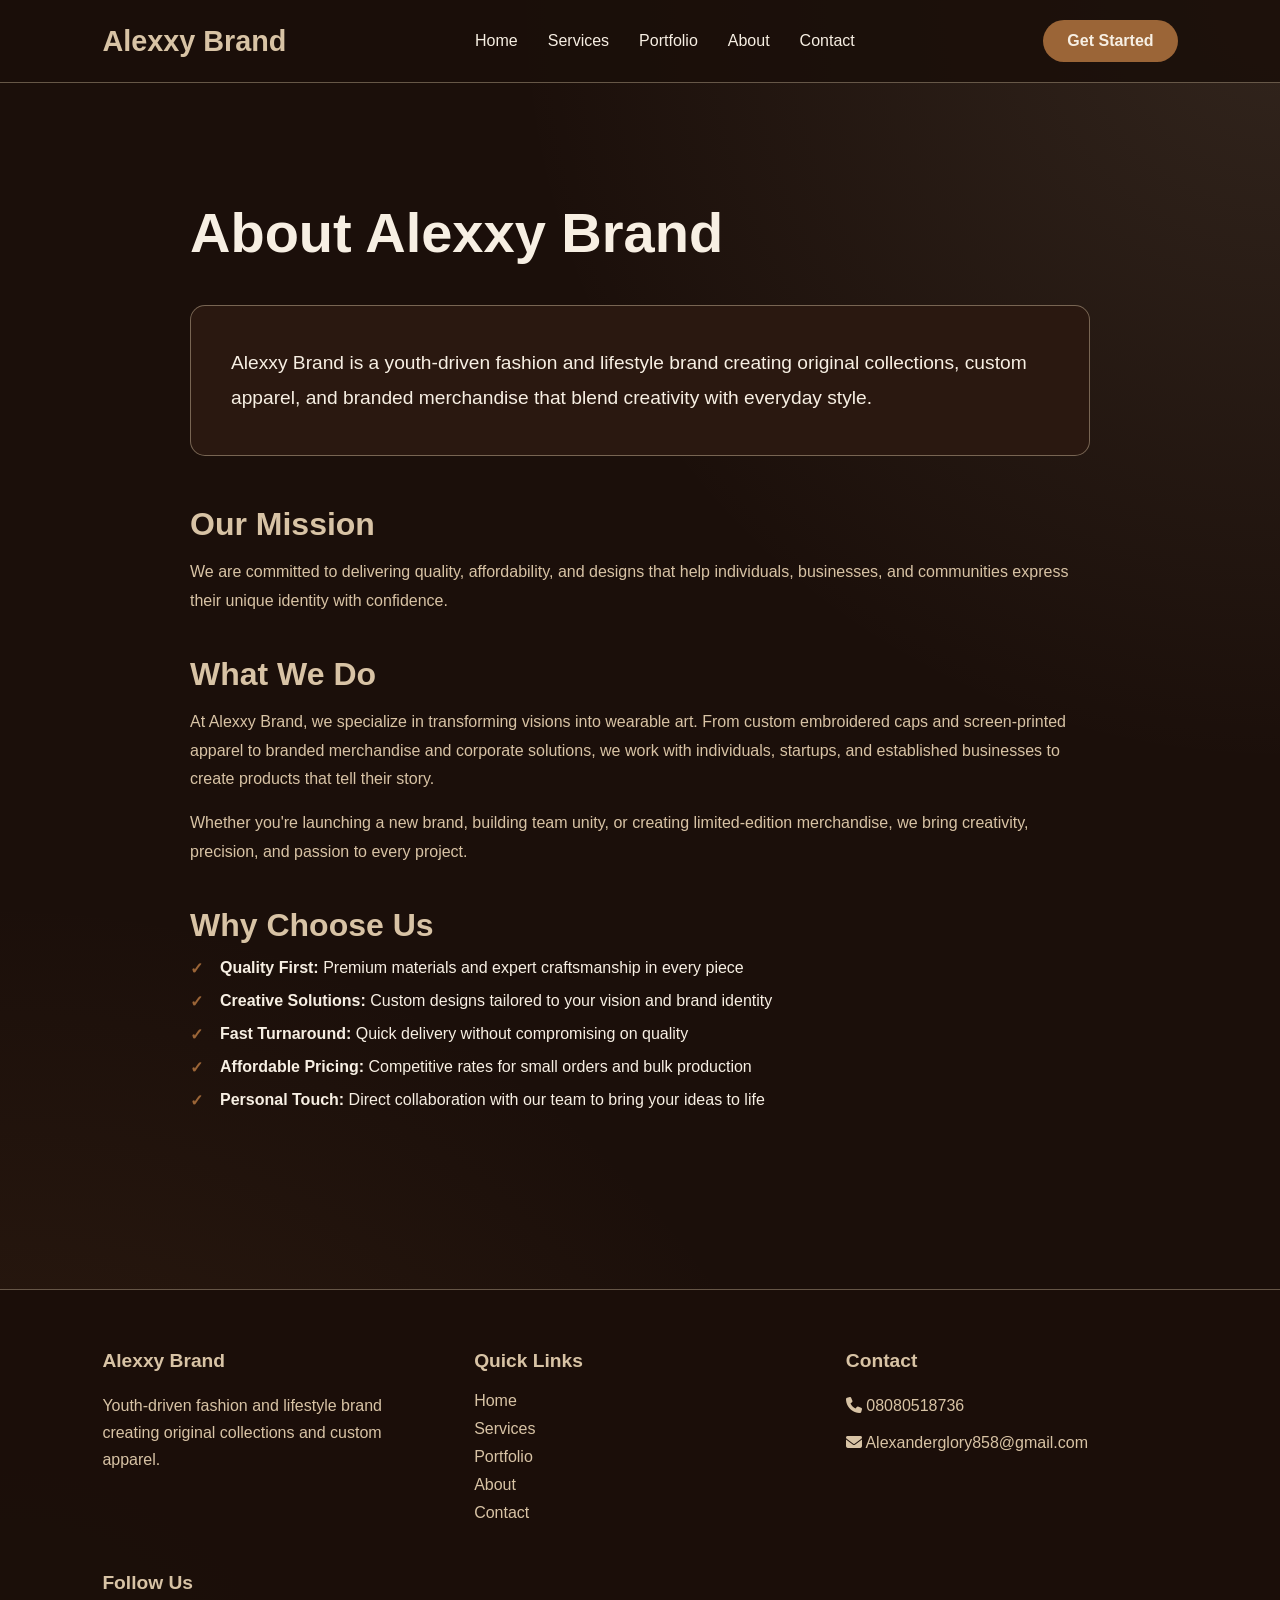
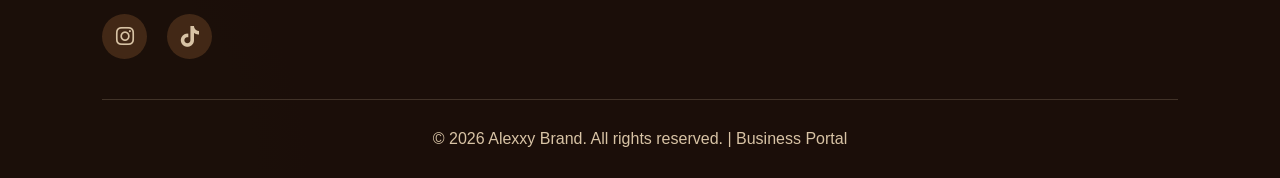
==== about.html @ e11b0e16 "added an admin page and made it mobile responsive" ====
<!DOCTYPE html>
<html lang="en">

<head>
    <meta charset="UTF-8">
    <meta name="viewport" content="width=device-width, initial-scale=1.0">
    <title>About Us | Alexxy Brand</title>
    <link rel="stylesheet" href="style.css">
    <link href="https://cdnjs.cloudflare.com/ajax/libs/font-awesome/6.5.1/css/all.min.css" rel="stylesheet">
</head>

<body>

    <!-- NAVBAR -->
    <nav class="navbar">
        <div class="logo">
            <a href="index.html">Alexxy Brand</a>
        </div>

        <ul class="nav-links">
            <li><a href="index.html">Home</a></li>
            <li><a href="services.html">Services</a></li>
            <li><a href="portfolio.html">Portfolio</a></li>
            <li><a href="about.html">About</a></li>
            <li><a href="contact.html">Contact</a></li>
        </ul>

        <a href="quotes.html" class="nav-btn">
            Get Started
        </a>

        <div class="menu-toggle">
            <i class="fas fa-bars"></i>
        </div>
    </nav>

    <!-- ABOUT SECTION -->
    <section class="about-page page-section">
        <div class="about-container">
            <div class="about-content">
                <h1>About Alexxy Brand</h1>
                
                <div class="about-intro">
                    <p>
                        Alexxy Brand is a youth-driven fashion and lifestyle brand creating original collections, 
                        custom apparel, and branded merchandise that blend creativity with everyday style.
                    </p>
                </div>

                <div class="about-section">
                    <h2>Our Mission</h2>
                    <p>
                        We are committed to delivering quality, affordability, and designs that help individuals, 
                        businesses, and communities express their unique identity with confidence.
                    </p>
                </div>

                <div class="about-section">
                    <h2>What We Do</h2>
                    <p>
                        At Alexxy Brand, we specialize in transforming visions into wearable art. From custom 
                        embroidered caps and screen-printed apparel to branded merchandise and corporate solutions, 
                        we work with individuals, startups, and established businesses to create products that tell 
                        their story.
                    </p>
                    <p>
                        Whether you're launching a new brand, building team unity, or creating limited-edition 
                        merchandise, we bring creativity, precision, and passion to every project.
                    </p>
                </div>

                <div class="about-section">
                    <h2>Why Choose Us</h2>
                    <ul class="about-list">
                        <li><strong>Quality First:</strong> Premium materials and expert craftsmanship in every piece</li>
                        <li><strong>Creative Solutions:</strong> Custom designs tailored to your vision and brand identity</li>
                        <li><strong>Fast Turnaround:</strong> Quick delivery without compromising on quality</li>
                        <li><strong>Affordable Pricing:</strong> Competitive rates for small orders and bulk production</li>
                        <li><strong>Personal Touch:</strong> Direct collaboration with our team to bring your ideas to life</li>
                    </ul>
                </div>
            </div>
        </div>
    </section>

    <!-- FOOTER -->
    <footer class="footer">
        <div class="footer-container">
            <div class="footer-section">
                <h3>Alexxy Brand</h3>
                <p>Youth-driven fashion and lifestyle brand creating original collections and custom apparel.</p>
            </div>

            <div class="footer-section">
                <h3>Quick Links</h3>
                <ul>
                    <li><a href="index.html">Home</a></li>
                    <li><a href="services.html">Services</a></li>
                    <li><a href="portfolio.html">Portfolio</a></li>
                    <li><a href="about.html">About</a></li>
                    <li><a href="contact.html">Contact</a></li>
                </ul>
            </div>

            <div class="footer-section">
                <h3>Contact</h3>
                <p><i class="fas fa-phone"></i> <a href="tel:08080518736">08080518736</a></p>
                <p><i class="fas fa-envelope"></i> <a href="mailto:Alexanderglory858@gmail.com">Alexanderglory858@gmail.com</a></p>
            </div>

            <div class="footer-section">
                <h3>Follow Us</h3>
                <div class="social-links">
                    <a href="https://www.instagram.com/alexxy.brand" target="_blank" title="Instagram">
                        <i class="fab fa-instagram"></i>
                    </a>
                    <a href="https://www.tiktok.com/@alexxy.brand" target="_blank" title="TikTok">
                        <i class="fab fa-tiktok"></i>
                    </a>
                </div>
            </div>
        </div>

        <div class="footer-bottom">
            <p>&copy; 2026 Alexxy Brand. All rights reserved. | <a href="portal.html" class="footer-portal-link">Business Portal</a></p>
        </div>
    </footer>

    <script src="script.js"></script>

</body>

</html>
---- style.css ----
* {
    margin: 0;
    padding: 0;
    box-sizing: border-box;
    font-family: Arial, sans-serif;
}

:root {
    --primary: #2B1710;
    --secondary: #9B6537;
    --accent: #D8C3A5;
    --accent-light: #F7EFE3;

    --bg: #1B0F0A;
    --card: #2A1810;

    --text: #F7EFE3;
    --muted: #D8C3A5;
}

body {
    background:
        radial-gradient(circle at top right,
            rgba(216, 195, 165, .12),
            transparent 35%),

        radial-gradient(circle at bottom left,
            rgba(155, 101, 55, .18),
            transparent 40%),

        var(--bg);

    color: var(--text);
}

/* NAVBAR */

.navbar {
    display: flex;
    justify-content: space-between;
    align-items: center;

    padding: 20px 8%;

    position: fixed;
    width: 100%;
    top: 0;
    z-index: 1000;
    background: rgba(27, 15, 10, .88);
    /* backdrop-filter: blur(12px); */
    border-bottom:
        1px solid rgba(216, 195, 165, .4);
}

.logo {
    font-size: 1.8rem;
    font-weight: bold;
    color: var(--accent);
    text-decoration: none;
}

.nav-links {
    display: flex;
    gap: 30px;
    list-style: none;
}

.nav-links a {
    text-decoration: none;
    color: var(--text);
    transition: .3s;
}

.nav-links a:hover {
    color: var(--accent);
}

.nav-btn {
    display: inline-block;
    padding: 12px 24px;
    border: none;
    border-radius: 30px;
    cursor: pointer;
    background: var(--secondary);
    color: var(--text);
    font-weight: bold;
    text-decoration: none;
}

.menu-toggle {
    display: none;
    color: var(--text);
    cursor: pointer;
    font-size: 1.6rem;
}

/* HERO */

.hero {
    min-height: 100vh;

    display: flex;
    align-items: center;

    padding: 120px 8%;

    position: relative;
    overflow: hidden;

    background:
        /* linear-gradient(rgba(0, 0, 0, 0.75),
            rgba(0, 0, 0, 0.75)), */
        url("Heroimage.jpeg");

    background-size: cover;
    background-position: center;
    background-repeat: no-repeat;
}

.hero::before {
    content: "";

    position: absolute;
    inset: 0;

    background:
        linear-gradient(to right,
            rgba(27, 15, 10, .9),
            rgba(27, 15, 10, .45));

    z-index: 1;
}

.hero-content {
    max-width: 700px;
    position: relative;
    z-index: 2;
}

.hero-content h1 {
    font-size: 4.5rem;
    line-height: 1.1;
    margin-bottom: 25px;
    font-weight: 800;
    color: var(--accent-light);
}

.hero-content p {
    font-size: 1.2rem;
    line-height: 1.8;
    color: var(--muted);
    margin-bottom: 35px;
    max-width: 600px;
}

.hero-buttons {
    display: flex;
    gap: 20px;
    flex-wrap: wrap;
}

.primary-btn {
    background:
        linear-gradient(135deg,
            var(--secondary),
            #B97843);

    color: var(--text);

    padding: 16px 35px;

    border-radius: 50px;

    text-decoration: none;

    font-weight: 600;

    transition: .3s;
}

.primary-btn:hover {
    transform: translateY(-3px);
    box-shadow: 0 10px 30px rgba(155, 101, 55, .35);
}

.secondary-btn {
    border: 2px solid var(--accent);

    color: var(--text);

    padding: 16px 35px;

    border-radius: 50px;

    text-decoration: none;

    transition: .3s;
}

.secondary-btn:hover {
    background: var(--secondary);
    transform: translateY(-3px);
}

/* Hide old image container */
.hero-image {
    display: none;
}

/* SECTION TITLES */

.section-title h2 {
    font-size: 3rem;
    color: var(--accent-light);
    margin-bottom: 15px;
}

.section-title p {
    color: var(--muted);
}

/* SERVICES */

.services {
    padding: 110px 8%;
}

.service-container {
    display: grid;
    grid-template-columns: repeat(auto-fit, minmax(250px, 1fr));
    gap: 30px;
}

.service-card {
    background: rgba(42, 24, 16, .88);
    /* backdrop-filter: blur(10px); */
    border: 1px solid rgba(216, 195, 165, .45);
    padding: 40px;
    border-radius: 20px;
    text-align: center;
    transition: .4s;
}

.service-card:hover {
    transform: translateY(-10px);
}

.service-card i {
    font-size: 3rem;
    color: var(--secondary);
    margin-bottom: 20px;
}

.service-card h3 {
    margin-bottom: 15px;
}

.service-card p {
    color: var(--muted);
    line-height: 1.7;
}

/* WHY US */

.why-us {
    padding: 100px 8%;
}

.why-container {
    display: grid;
    grid-template-columns: repeat(auto-fit, minmax(250px, 1fr));
    gap: 30px;
}

.why-box {
    text-align: center;
    padding: 40px;
    background: var(--card);
    border-radius: 20px;
    border: 1px solid rgba(216, 195, 165, .45);
    transition: .4s;
}

.why-box:hover {
    transform: translateY(-10px);
}

.why-box i {
    font-size: 3rem;
    color: var(--secondary);
    margin-bottom: 20px;
}

.why-box p {
    color: var(--muted);
    line-height: 1.7;
}

/* STATS SECTION */

.stats {
    padding: 100px 8%;
    display: grid;
    grid-template-columns: repeat(auto-fit, minmax(220px, 1fr));
    gap: 30px;
}

.stat-card {
    background: var(--card);
    padding: 40px;
    border-radius: 20px;
    text-align: center;
    border: 1px solid rgba(216, 195, 165, .45);
    transition: .4s;
}

.stat-card:hover {
    transform: translateY(-10px);
}

.stat-card h2 {
    font-size: 3rem;
    color: var(--secondary);
    margin-bottom: 10px;
}

.stat-card p {
    color: var(--muted);
}

/* PORTFOLIO */

.portfolio {
    padding: 100px 8%;
}

.portfolio-filter {
    display: flex;
    justify-content: center;
    flex-wrap: wrap;
    gap: 15px;
    margin-bottom: 50px;
}

.filter-btn {
    padding: 12px 24px;
    border: 1px solid rgba(216, 195, 165, .45);
    border-radius: 30px;
    cursor: pointer;
    background: var(--card);
    color: var(--text);
    transition: .3s;
}

.filter-btn.active,
.filter-btn:hover {
    background: var(--secondary);
}

.portfolio-grid {
    display: grid;
    grid-template-columns: repeat(auto-fit, minmax(300px, 1fr));
    gap: 25px;
}

.portfolio-item {
    position: relative;
    overflow: hidden;
    border-radius: 20px;
    cursor: pointer;
}

.portfolio-item img {
    width: 100%;
    height: 300px;
    object-fit: cover;
    transition: .5s;
}

.portfolio-item:hover img {
    transform: scale(1.1);
}

.portfolio-overlay {
    position: absolute;
    inset: 0;
    background: rgba(0, 0, 0, .65);

    display: flex;
    justify-content: center;
    align-items: center;

    opacity: 0;
    transition: .4s;
}

.portfolio-item:hover .portfolio-overlay {
    opacity: 1;
}

.portfolio-overlay h3 {
    color: var(--text);
    text-align: center;
}

/* LIGHTBOX */

.lightbox {
    position: fixed;
    inset: 0;

    background: rgba(0, 0, 0, .95);

    display: none;
    justify-content: center;
    align-items: center;

    z-index: 9999;
}

.lightbox img {
    max-width: 90%;
    max-height: 80%;
    border-radius: 20px;
}

.close-lightbox {
    position: absolute;
    top: 30px;
    right: 50px;

    font-size: 3rem;
    color: var(--text);
    cursor: pointer;
}

/* TESTIMONIALS */

.testimonials {
    padding: 100px 8%;
}

.testimonial-slider {
    max-width: 800px;
    margin: auto;
    position: relative;
}

.testimonial {
    display: none;
    background: var(--card);
    padding: 50px;
    border-radius: 20px;
    text-align: center;
    border: 1px solid rgba(216, 195, 165, .45);
}

.active-slide {
    display: block;
}

.stars {
    font-size: 1.5rem;
    color: var(--secondary);
    margin-bottom: 20px;
}

.testimonial p {
    font-size: 1.1rem;
    line-height: 1.8;
    color: var(--muted);
    margin-bottom: 20px;
}

.testimonial h4 {
    color: var(--text);
}

/* CTA */

.cta {
    padding: 100px 8%;
    text-align: center;

    background: linear-gradient(135deg,
            rgba(155, 101, 55, .22),
            rgba(42, 24, 16, .9));

    border-radius: 30px;
    margin: 50px 8%;
    border: 1px solid rgba(216, 195, 165, .45);
}

.cta h2 {
    font-size: 3rem;
    margin-bottom: 20px;
}

.cta p {
    color: var(--muted);
    margin-bottom: 30px;
}

.cta-btn {
    display: inline-block;

    background: var(--secondary);
    color: var(--text);

    padding: 15px 35px;
    border-radius: 30px;

    text-decoration: none;
    font-weight: bold;
}

/* QUOTE PAGE */

.quote-page {
    min-height: 100vh;
    padding: 120px 8%;

    display: flex;
    justify-content: center;
    align-items: center;
}

.quote-container {
    width: 100%;
    max-width: 700px;

    background: var(--card);
    padding: 50px;

    border-radius: 25px;

    border: 1px solid rgba(216, 195, 165, .45);
}

.quote-container h1 {
    text-align: center;
    margin-bottom: 10px;
}

.quote-container p {
    text-align: center;
    color: var(--muted);
    margin-bottom: 40px;
}

.input-group {
    margin-bottom: 25px;
}

.input-group label {
    display: block;
    margin-bottom: 10px;
}

.input-group input,
.input-group select,
.input-group textarea {

    width: 100%;
    padding: 15px;

    border: none;
    outline: none;

    border-radius: 10px;

    background: #362116;
    color: var(--text);
    border: 1px solid rgba(216, 195, 165, .35);
}

.input-group textarea {
    height: 150px;
    resize: none;
}

.submit-btn {

    width: 100%;

    padding: 15px;

    border: none;

    border-radius: 12px;

    background: var(--secondary);

    color: var(--text);

    font-size: 1rem;

    cursor: pointer;
}

.success-popup {

    position: fixed;

    top: 20px;
    right: 20px;

    background: #28a745;

    color: var(--text);

    padding: 15px 25px;

    border-radius: 10px;

    z-index: 9999;
}

/* ADMIN PAGE */

.admin-body {
    min-height: 100vh;
}

.admin-page {
    min-height: 100vh;
}

.admin-login[hidden],
.admin-dashboard[hidden] {
    display: none;
}

.admin-login {
    min-height: 100vh;
    padding: 80px 8%;
    display: flex;
    align-items: center;
    justify-content: center;
}

.admin-login-panel {
    width: 100%;
    max-width: 440px;
    background: var(--card);
    border: 1px solid rgba(216, 195, 165, .45);
    border-radius: 18px;
    padding: 42px;
}

.admin-brand {
    display: inline-block;
    color: var(--accent);
    font-size: 1.35rem;
    font-weight: bold;
    text-decoration: none;
    margin-bottom: 28px;
}

.admin-login-panel h1 {
    margin-bottom: 28px;
}

.admin-login-error {
    min-height: 22px;
    margin-top: 14px;
    color: #ffb4a8;
}

.admin-login-hint {
    margin-top: 14px;
    color: var(--muted);
    font-size: .95rem;
}

.admin-dashboard {
    min-height: 100vh;
    display: grid;
    grid-template-columns: 260px 1fr;
}

.admin-menu-toggle {
    display: none;
    position: fixed;
    top: 20px;
    right: 20px;
    z-index: 1001;
    width: 44px;
    height: 44px;
    background: var(--secondary);
    border: none;
    border-radius: 8px;
    color: var(--text);
    cursor: pointer;
    align-items: center;
    justify-content: center;
    font-size: 1.3rem;
    transition: all 0.3s ease;
}

.admin-menu-toggle:hover {
    background: var(--accent);
    transform: scale(1.05);
}

.admin-sidebar {
    position: sticky;
    top: 0;
    height: 100vh;
    padding: 28px;
    background: rgba(27, 15, 10, .96);
    border-right: 1px solid rgba(216, 195, 165, .25);
    overflow-y: auto;
}

.admin-menu {
    display: grid;
    gap: 10px;
}

.admin-menu a {
    display: flex;
    align-items: center;
    gap: 12px;
    padding: 13px 14px;
    color: var(--muted);
    text-decoration: none;
    border-radius: 8px;
    transition: .3s;
}

.admin-menu a.active,
.admin-menu a:hover {
    color: var(--text);
    background: rgba(155, 101, 55, .35);
}

.admin-main {
    padding: 32px 5% 60px;
}

.admin-topbar {
    display: flex;
    align-items: center;
    justify-content: space-between;
    gap: 24px;
    margin-bottom: 34px;
}

.admin-topbar p,
.admin-section-header p {
    color: var(--muted);
    margin-bottom: 6px;
}

.admin-topbar h1 {
    font-size: 2.4rem;
}

.admin-logout {
    display: inline-flex;
    align-items: center;
    gap: 10px;
    padding: 12px 18px;
    border: 1px solid rgba(216, 195, 165, .35);
    border-radius: 8px;
    background: transparent;
    color: var(--text);
    cursor: pointer;
}

.admin-section {
    margin-bottom: 28px;
}

.admin-stats-grid {
    display: grid;
    grid-template-columns: repeat(3, minmax(0, 1fr));
    gap: 18px;
}

.admin-stat,
.admin-panel,
.admin-table-wrap {
    background: var(--card);
    border: 1px solid rgba(216, 195, 165, .35);
    border-radius: 12px;
}

.admin-stat {
    display: flex;
    align-items: center;
    gap: 18px;
    padding: 22px;
}

.admin-stat span {
    width: 48px;
    height: 48px;
    display: inline-flex;
    align-items: center;
    justify-content: center;
    border-radius: 8px;
    background: rgba(155, 101, 55, .35);
    color: var(--accent-light);
}

.admin-stat p {
    color: var(--muted);
    margin-bottom: 6px;
}

.admin-stat h2 {
    font-size: 2rem;
}

.admin-section-header {
    display: flex;
    align-items: center;
    justify-content: space-between;
    gap: 20px;
    margin-bottom: 18px;
}

.admin-table-wrap {
    overflow-x: auto;
}

.admin-table {
    width: 100%;
    border-collapse: collapse;
    min-width: 680px;
}

.admin-table th,
.admin-table td {
    padding: 16px;
    text-align: left;
    border-bottom: 1px solid rgba(216, 195, 165, .18);
}

.admin-table th {
    color: var(--accent);
    font-weight: bold;
}

.admin-table td {
    color: var(--muted);
}

.admin-grid {
    display: grid;
    grid-template-columns: 1fr 1fr;
    gap: 22px;
}

.admin-panel {
    padding: 24px;
}

.admin-product-list {
    list-style: none;
    display: grid;
    gap: 12px;
}

.admin-product-list li {
    display: flex;
    align-items: center;
    justify-content: space-between;
    gap: 18px;
    padding: 14px;
    background: rgba(54, 33, 22, .8);
    border-radius: 8px;
}

.admin-product-list strong {
    color: var(--accent);
    font-size: .9rem;
}

@media (max-width: 900px) {
    .navbar {
        padding: 18px 6%;
    }

    .nav-links {
        position: absolute;
        top: 100%;
        left: 0;
        width: 100%;
        display: none;
        flex-direction: column;
        gap: 0;
        background: rgba(27, 15, 10, .98);
        border-bottom: 1px solid rgba(216, 195, 165, .45);
    }

    .nav-links.open {
        display: flex;
    }

    .nav-links li {
        width: 100%;
    }

    .nav-links a {
        display: block;
        padding: 16px 6%;
    }

    .nav-btn {
        display: none;
    }

    .menu-toggle {
        display: block;
    }

    .admin-dashboard {
        grid-template-columns: 1fr;
        position: relative;
    }

    .admin-menu-toggle {
        display: flex;
    }

    .admin-sidebar {
        position: fixed;
        left: -100%;
        top: 0;
        width: 100%;
        max-width: 260px;
        height: 100vh;
        padding: 22px 6%;
        transition: left 0.3s ease;
        z-index: 1000;
        padding-top: 80px;
        box-shadow: 2px 0 10px rgba(0, 0, 0, 0.5);
    }

    .admin-sidebar.open {
        left: 0;
    }

    .admin-sidebar.open::before {
        content: "";
        position: fixed;
        top: 0;
        left: 0;
        right: 0;
        bottom: 0;
        background: rgba(0, 0, 0, 0.5);
        z-index: -1;
    }

    .admin-menu {
        grid-template-columns: 1fr;
    }

    .admin-main {
        padding: 28px 6% 50px;
        margin-top: 20px;
    }

    .admin-stats-grid,
    .admin-grid {
        grid-template-columns: 1fr;
    }

    .hero {
        min-height: 85vh;
        padding: 120px 6% 70px;
    }

    .hero-content h1 {
        font-size: 3rem;
    }

    .section-title h2,
    .cta h2 {
        font-size: 2.2rem;
    }

    .services,
    .stats,
    .portfolio,
    .testimonials {
        padding: 70px 6%;
    }

    .cta {
        margin: 30px 6%;
        padding: 70px 6%;
    }
}

@media (max-width: 520px) {
    .logo {
        font-size: 1.35rem;
    }

    .hero-content h1 {
        font-size: 2.35rem;
    }

    .hero-content p {
        font-size: 1rem;
    }

    .primary-btn,
    .secondary-btn,
    .cta-btn {
        width: 100%;
        text-align: center;
    }

    .portfolio-grid {
        grid-template-columns: 1fr;
    }

    .quote-container {
        padding: 30px 22px;
    }

    .admin-login-panel {
        padding: 32px 22px;
    }

    .admin-topbar {
        align-items: flex-start;
        flex-direction: column;
    }

    .admin-menu {
        grid-template-columns: 1fr;
    }

    .admin-topbar h1 {
        font-size: 1.8rem;
    }

    .admin-logout {
        width: 100%;
        justify-content: center;
        padding: 10px 14px;
        font-size: 0.9rem;
    }

    .admin-logout i {
        font-size: 1rem;
    }

    .admin-table {
        font-size: 0.85rem;
    }

    .admin-table th,
    .admin-table td {
        padding: 10px 8px;
    }

    .admin-section-header {
        flex-direction: column;
        align-items: flex-start;
    }

    .admin-section-header h2 {
        font-size: 1.4rem;
    }

    .admin-stats-grid {
        gap: 12px;
    }

    .admin-stat {
        padding: 16px;
        gap: 12px;
    }

    .admin-stat span {
        width: 40px;
        height: 40px;
        font-size: 1.2rem;
    }

    .admin-stat h2 {
        font-size: 1.6rem;
    }

    .admin-panel {
        padding: 18px;
    }

    .admin-product-list li {
        padding: 12px 10px;
        font-size: 0.9rem;
    }

    .input-group {
        margin-bottom: 16px;
    }

    .input-group label {
        font-size: 0.9rem;
    }

    .input-group input,
    .input-group textarea {
        font-size: 16px;
        padding: 10px 12px;
    }

    .submit-btn {
        width: 100%;
        padding: 12px 18px;
        font-size: 0.95rem;
    }

    .admin-brand {
        font-size: 1.2rem;
    }

    .admin-login {
        padding: 60px 20px;
    }

    .admin-sidebar {
        padding-top: 70px;
    }
}

@media (max-width: 400px) {
    .admin-login-panel {
        padding: 24px 16px;
        border-radius: 12px;
    }

    .admin-login-panel h1 {
        font-size: 1.6rem;
    }

    .admin-topbar h1 {
        font-size: 1.4rem;
    }

    .admin-sidebar {
        padding: 16px 12px;
        padding-top: 70px;
        max-width: 240px;
    }

    .admin-menu a {
        padding: 10px 10px;
        font-size: 0.9rem;
        gap: 8px;
    }

    .admin-menu a i {
        font-size: 0.95rem;
    }

    .admin-main {
        padding: 20px 12px 40px;
    }

    .admin-stat {
        padding: 12px;
        gap: 10px;
    }

    .admin-stat span {
        width: 36px;
        height: 36px;
        font-size: 1rem;
    }

    .admin-stat p {
        font-size: 0.85rem;
    }

    .admin-stat h2 {
        font-size: 1.4rem;
    }

    .admin-table {
        font-size: 0.75rem;
        min-width: 100%;
    }

    .admin-table th,
    .admin-table td {
        padding: 8px 4px;
    }

    .admin-panel {
        padding: 14px;
    }

    .admin-panel h2 {
        font-size: 1.2rem;
    }

    .admin-product-list li {
        padding: 10px 8px;
        font-size: 0.85rem;
    }

    .admin-product-list strong {
        font-size: 0.8rem;
    }

    .input-group label {
        font-size: 0.85rem;
    }

    .input-group input,
    .input-group textarea {
        font-size: 14px;
        padding: 8px 10px;
    }

    .admin-logout {
        padding: 8px 10px;
        font-size: 0.85rem;
    }

    .admin-menu-toggle {
        width: 40px;
        height: 40px;
        font-size: 1.1rem;
    }
}
}

/* ABOUT SECTION - INDEX */

.about-section {
    padding: 80px 8%;
    background: linear-gradient(135deg,
            rgba(155, 101, 55, .12),
            rgba(42, 24, 16, .6));
    border-top: 1px solid rgba(216, 195, 165, .2);
    border-bottom: 1px solid rgba(216, 195, 165, .2);
}

.about-container {
    max-width: 900px;
    margin: 0 auto;
}

.about-content h2 {
    font-size: 2.8rem;
    color: var(--accent-light);
    margin-bottom: 25px;
}

.about-intro {
    font-size: 1.1rem;
    line-height: 1.8;
    color: var(--text);
    margin-bottom: 30px;
}

.about-mission {
    background: rgba(42, 24, 16, .7);
    padding: 30px;
    border-radius: 15px;
    border: 1px solid rgba(216, 195, 165, .3);
    margin-bottom: 35px;
}

.about-mission h3 {
    font-size: 1.5rem;
    color: var(--accent);
    margin-bottom: 15px;
}

.about-mission p {
    color: var(--muted);
    line-height: 1.8;
}

.about-cta {
    text-align: center;
}

/* ABOUT PAGE */

.about-page {
    min-height: 100vh;
    padding: 120px 8% 80px;
}

.about-container {
    max-width: 900px;
    margin: 0 auto;
}

.about-content h1 {
    font-size: 3.5rem;
    color: var(--accent-light);
    margin-bottom: 40px;
}

.about-intro {
    background: var(--card);
    padding: 40px;
    border-radius: 15px;
    border: 1px solid rgba(216, 195, 165, .45);
    margin-bottom: 50px;
}

.about-intro p {
    font-size: 1.2rem;
    line-height: 1.8;
    color: var(--text);
}

.about-section {
    margin-bottom: 40px;
}

.about-section h2 {
    font-size: 2rem;
    color: var(--accent);
    margin-bottom: 15px;
}

.about-section p {
    color: var(--muted);
    line-height: 1.8;
    margin-bottom: 15px;
}

.about-list {
    list-style: none;
    padding-left: 0;
}

.about-list li {
    color: var(--text);
    margin-bottom: 15px;
    padding-left: 30px;
    position: relative;
}

.about-list li:before {
    content: "✓";
    position: absolute;
    left: 0;
    color: var(--secondary);
    font-weight: bold;
}

.page-section {
    margin-top: 80px;
}

/* FOOTER */

.footer {
    background: rgba(27, 15, 10, .98);
    border-top: 1px solid rgba(216, 195, 165, .4);
    padding: 60px 8% 30px;
    margin-top: 60px;
}

.footer-container {
    display: grid;
    grid-template-columns: repeat(auto-fit, minmax(250px, 1fr));
    gap: 40px;
    max-width: 1200px;
    margin: 0 auto;
    margin-bottom: 40px;
}

.footer-section h3 {
    color: var(--accent);
    margin-bottom: 20px;
    font-size: 1.2rem;
}

.footer-section p {
    color: var(--muted);
    line-height: 1.7;
    margin-bottom: 10px;
}

.footer-section ul {
    list-style: none;
}

.footer-section ul li {
    margin-bottom: 10px;
}

.footer-section a {
    color: var(--muted);
    text-decoration: none;
    transition: .3s;
}

.footer-section a:hover {
    color: var(--accent);
}

.social-links {
    display: flex;
    gap: 20px;
}

.social-links a {
    display: inline-flex;
    align-items: center;
    justify-content: center;
    width: 45px;
    height: 45px;
    background: rgba(155, 101, 55, .3);
    border-radius: 50%;
    font-size: 1.3rem;
    transition: .3s;
}

.social-links a:hover {
    background: var(--secondary);
    color: var(--text);
}

.footer-bottom {
    text-align: center;
    padding-top: 30px;
    border-top: 1px solid rgba(216, 195, 165, .2);
    color: var(--muted);
}

.footer-portal-link {
    color: var(--muted);
    text-decoration: none;
    transition: all 0.3s ease;
}

.footer-portal-link:hover {
    color: var(--accent);
    text-decoration: underline;
}

.logo a {
    color: var(--accent);
    text-decoration: none;
    transition: .3s;
}

.logo a:hover {
    color: var(--accent-light);
}
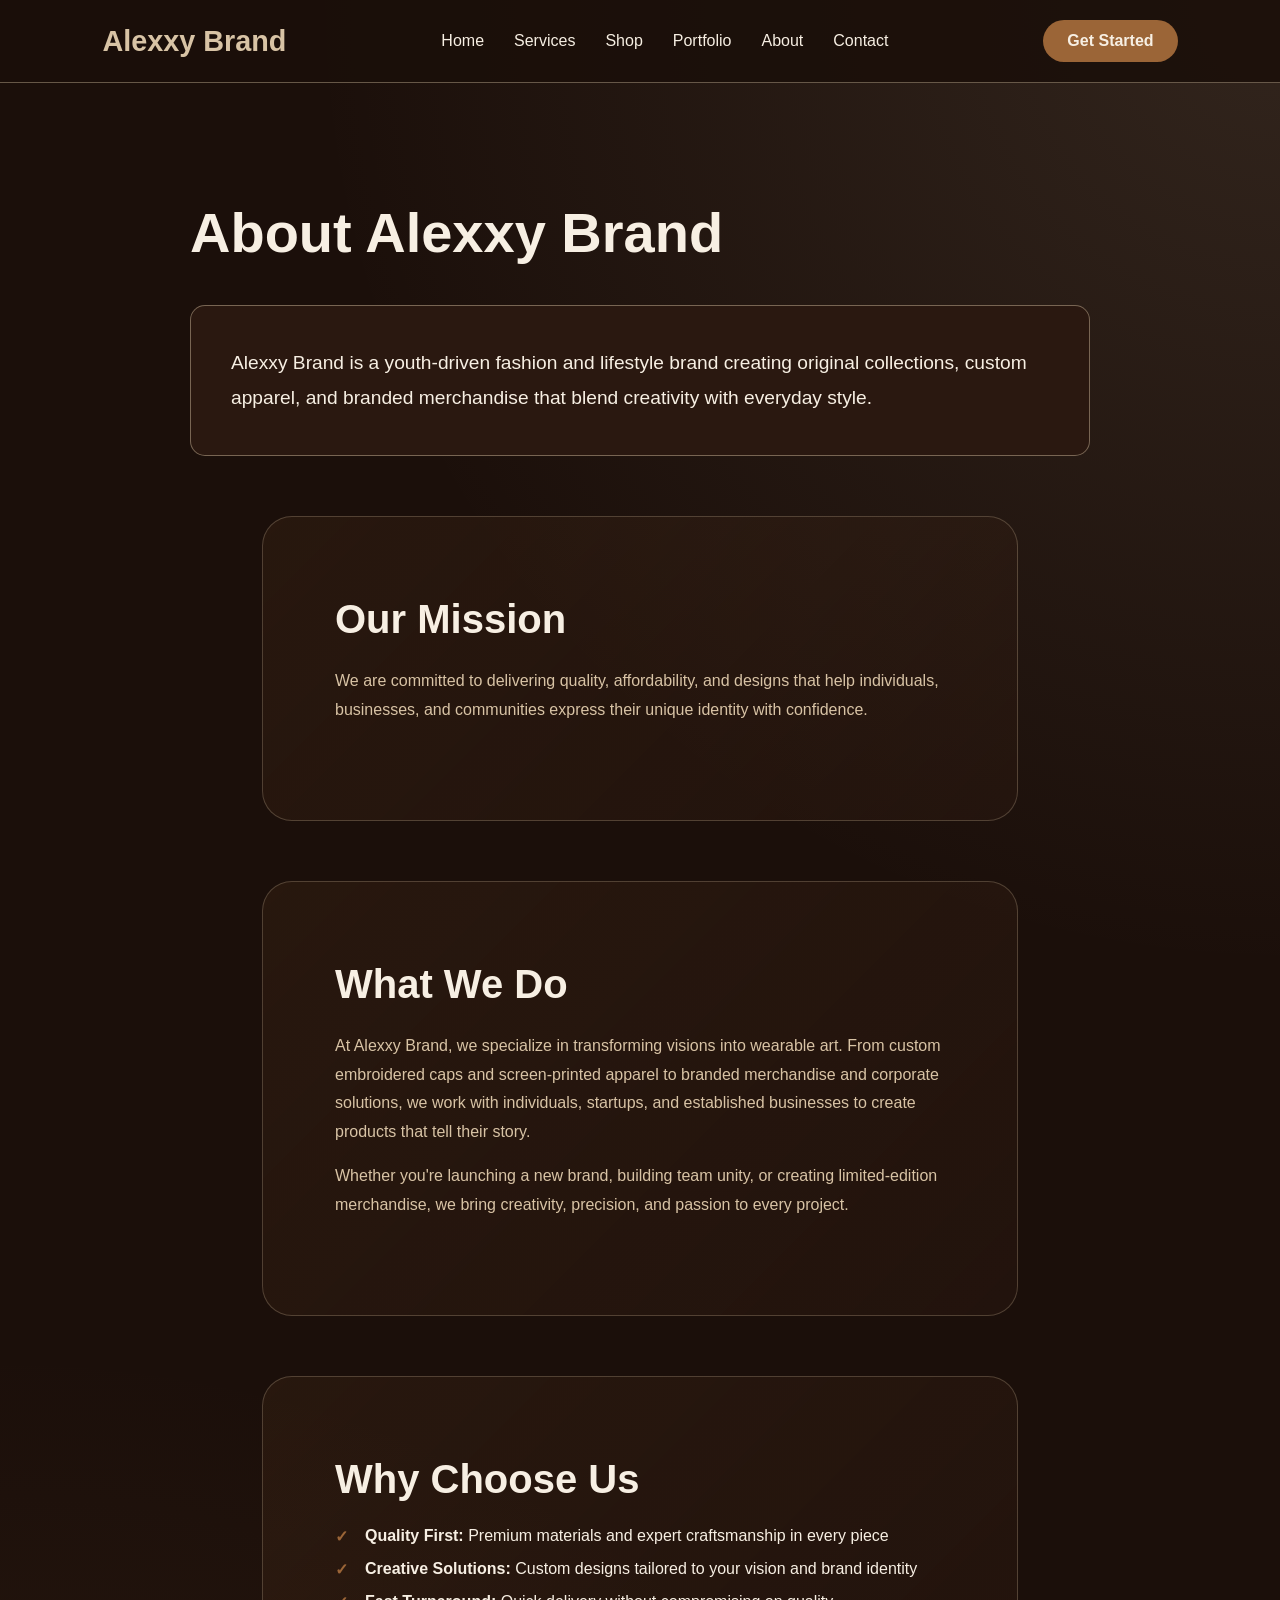
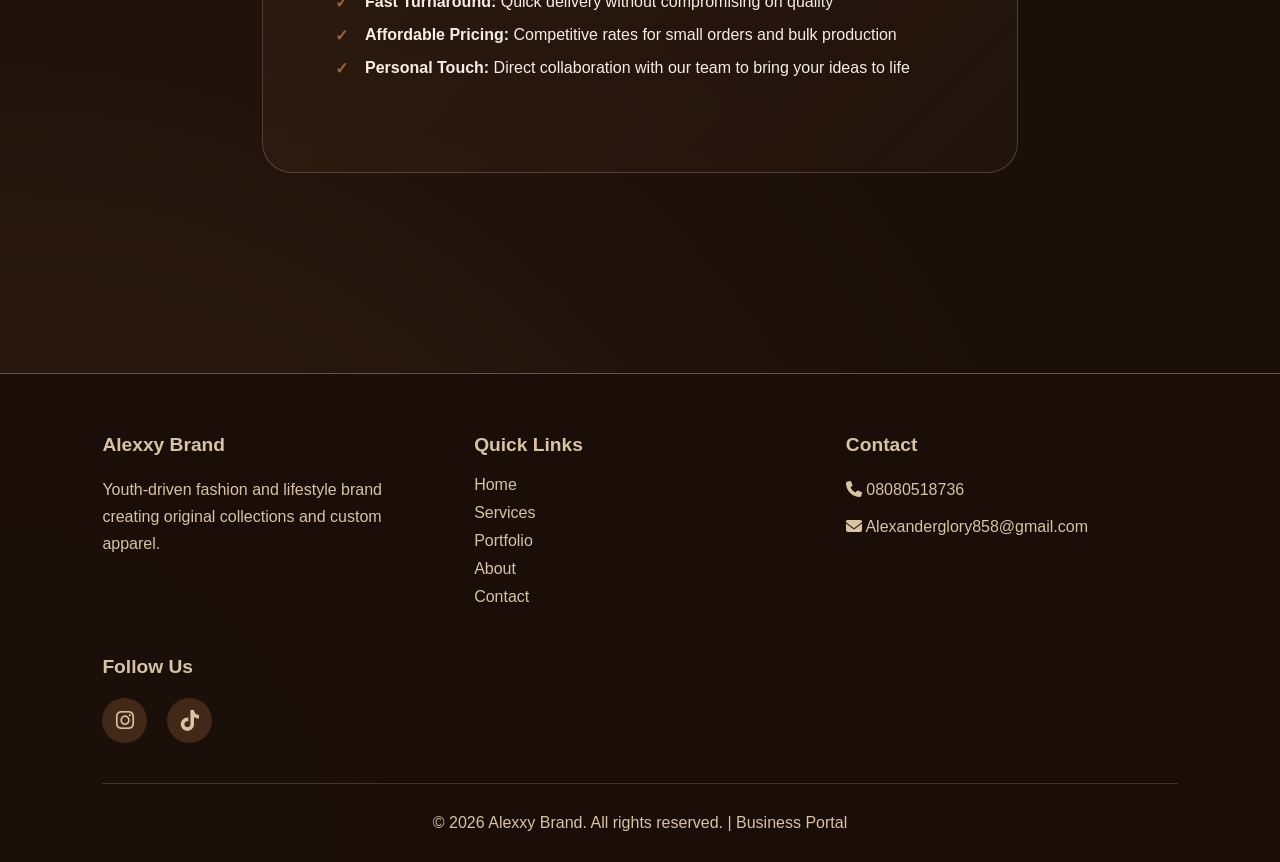
==== commit cf17e0ab: "hint removed" ====
--- a/about.html
+++ b/about.html
@@ -20,6 +20,7 @@
         <ul class="nav-links">
             <li><a href="index.html">Home</a></li>
             <li><a href="services.html">Services</a></li>
+            <li><a href="products.html">Shop</a></li>
             <li><a href="portfolio.html">Portfolio</a></li>
             <li><a href="about.html">About</a></li>
             <li><a href="contact.html">Contact</a></li>
--- a/style.css
+++ b/style.css
@@ -1455,3 +1455,682 @@
 .logo a:hover {
     color: var(--accent-light);
 }
+
+/* ===== PRODUCTS PAGE ===== */
+
+/* PRODUCTS HERO */
+.products-hero {
+    padding: 80px 8% 50px;
+    text-align: center;
+    background: linear-gradient(135deg, rgba(155, 101, 55, .15), rgba(42, 24, 16, .8));
+    border-radius: 30px;
+    margin: 80px 8% 0;
+    border: 1px solid rgba(216, 195, 165, .3);
+}
+
+/* PRODUCTS SECTION */
+.products {
+    padding: 100px 8%;
+}
+
+.products-grid {
+    display: grid;
+    grid-template-columns: repeat(auto-fit, minmax(320px, 1fr));
+    gap: 35px;
+    margin-bottom: 60px;
+}
+
+/* PRODUCT CARD */
+.product-card {
+    background: var(--card);
+    border: 1px solid rgba(216, 195, 165, .35);
+    border-radius: 20px;
+    overflow: hidden;
+    transition: .4s;
+    display: flex;
+    flex-direction: column;
+}
+
+.product-card:hover {
+    transform: translateY(-8px);
+    border-color: rgba(216, 195, 165, .6);
+    box-shadow: 0 15px 40px rgba(155, 101, 55, .2);
+}
+
+.product-image {
+    position: relative;
+    overflow: hidden;
+    height: 280px;
+}
+
+.product-image img {
+    width: 100%;
+    height: 100%;
+    object-fit: cover;
+    transition: .5s;
+}
+
+.product-card:hover .product-image img {
+    transform: scale(1.08);
+}
+
+.product-badge {
+    position: absolute;
+    top: 15px;
+    right: 15px;
+    background: rgba(155, 101, 55, .85);
+    color: var(--text);
+    padding: 8px 16px;
+    border-radius: 20px;
+    font-size: 0.85rem;
+    font-weight: 600;
+    backdrop-filter: blur(8px);
+}
+
+.product-info {
+    padding: 28px;
+    display: flex;
+    flex-direction: column;
+    flex-grow: 1;
+}
+
+.product-info h3 {
+    font-size: 1.5rem;
+    margin-bottom: 12px;
+    color: var(--accent-light);
+}
+
+.product-description {
+    color: var(--muted);
+    font-size: 0.95rem;
+    line-height: 1.6;
+    margin-bottom: 20px;
+    flex-grow: 1;
+}
+
+/* SPECS SECTION */
+.specs-section {
+    margin-bottom: 20px;
+}
+
+.specs-toggle {
+    width: 100%;
+    padding: 12px 14px;
+    background: rgba(155, 101, 55, .2);
+    border: 1px solid rgba(216, 195, 165, .3);
+    border-radius: 10px;
+    color: var(--accent);
+    cursor: pointer;
+    display: flex;
+    align-items: center;
+    gap: 8px;
+    font-size: 0.95rem;
+    font-weight: 600;
+    transition: .3s;
+}
+
+.specs-toggle:hover,
+.specs-toggle.active {
+    background: rgba(155, 101, 55, .35);
+    border-color: rgba(216, 195, 165, .5);
+}
+
+.specs-toggle i {
+    transition: transform .3s;
+}
+
+.specs-content {
+    background: rgba(155, 101, 55, .1);
+    border-radius: 10px;
+    padding: 16px 14px;
+    margin-top: 10px;
+    border-left: 3px solid var(--secondary);
+}
+
+.specs-content ul {
+    list-style: none;
+}
+
+.specs-content li {
+    color: var(--muted);
+    font-size: 0.9rem;
+    line-height: 1.6;
+    padding: 6px 0;
+}
+
+.specs-content strong {
+    color: var(--accent);
+    font-weight: 600;
+}
+
+/* PRICING SECTION */
+.pricing-section {
+    margin-bottom: 20px;
+    padding: 16px;
+    background: rgba(155, 101, 55, .12);
+    border-radius: 12px;
+    border: 1px solid rgba(216, 195, 165, .25);
+}
+
+.price-display {
+    display: flex;
+    align-items: baseline;
+    gap: 10px;
+}
+
+.price-label {
+    color: var(--muted);
+    font-size: 0.85rem;
+}
+
+.price {
+    font-size: 1.8rem;
+    font-weight: 800;
+    color: var(--secondary);
+}
+
+.price-note {
+    color: var(--muted);
+    font-size: 0.8rem;
+    margin-left: auto;
+}
+
+/* PRODUCT BUTTONS */
+.product-buttons {
+    display: flex;
+    gap: 12px;
+    margin-top: auto;
+}
+
+.customize-btn {
+    flex: 1;
+    padding: 12px 16px;
+    background: var(--secondary);
+    color: var(--text);
+    border: none;
+    border-radius: 10px;
+    cursor: pointer;
+    font-weight: 600;
+    font-size: 0.95rem;
+    transition: .3s;
+    display: flex;
+    align-items: center;
+    justify-content: center;
+    gap: 6px;
+}
+
+.customize-btn:hover {
+    background: #B97843;
+    transform: translateY(-2px);
+}
+
+.quote-btn {
+    flex: 1;
+    padding: 12px 16px;
+    border: 2px solid var(--accent);
+    background: transparent;
+    color: var(--text);
+    border-radius: 10px;
+    text-decoration: none;
+    font-weight: 600;
+    font-size: 0.95rem;
+    transition: .3s;
+    text-align: center;
+}
+
+.quote-btn:hover {
+    background: var(--secondary);
+    border-color: var(--secondary);
+}
+
+/* BULK PRICING SECTION */
+.bulk-pricing {
+    padding: 80px 8%;
+    background: linear-gradient(135deg, rgba(155, 101, 55, .1), rgba(42, 24, 16, .6));
+    border-radius: 30px;
+    margin: 40px 8%;
+    border: 1px solid rgba(216, 195, 165, .25);
+}
+
+.pricing-table-container {
+    overflow-x: auto;
+    margin-bottom: 30px;
+}
+
+.pricing-table {
+    width: 100%;
+    border-collapse: collapse;
+    background: var(--card);
+    border-radius: 15px;
+    overflow: hidden;
+    border: 1px solid rgba(216, 195, 165, .3);
+}
+
+.pricing-table thead {
+    background: rgba(155, 101, 55, .2);
+}
+
+.pricing-table th {
+    padding: 18px;
+    text-align: left;
+    color: var(--accent);
+    font-weight: 700;
+    border-bottom: 2px solid rgba(216, 195, 165, .3);
+}
+
+.pricing-table td {
+    padding: 16px 18px;
+    color: var(--muted);
+    border-bottom: 1px solid rgba(216, 195, 165, .15);
+}
+
+.pricing-table tbody tr:hover {
+    background: rgba(155, 101, 55, .08);
+}
+
+.pricing-table tbody tr:last-child td {
+    border-bottom: none;
+}
+
+.discount {
+    display: inline-block;
+    margin-left: 8px;
+    color: var(--secondary);
+    font-weight: 600;
+    font-size: 0.9rem;
+}
+
+.pricing-note {
+    background: rgba(155, 101, 55, .15);
+    border-left: 3px solid var(--secondary);
+    padding: 20px;
+    border-radius: 10px;
+    color: var(--muted);
+    font-size: 0.95rem;
+    line-height: 1.7;
+}
+
+.pricing-note p {
+    margin: 8px 0;
+}
+
+/* PRODUCTION TIMELINE */
+.production-info {
+    padding: 80px 8%;
+}
+
+.timeline-container {
+    display: grid;
+    grid-template-columns: repeat(auto-fit, minmax(200px, 1fr));
+    gap: 25px;
+    margin-bottom: 40px;
+}
+
+.timeline-step {
+    background: var(--card);
+    border: 1px solid rgba(216, 195, 165, .35);
+    border-radius: 15px;
+    padding: 30px 24px;
+    text-align: center;
+    transition: .3s;
+}
+
+.timeline-step:hover {
+    border-color: rgba(216, 195, 165, .6);
+    transform: translateY(-5px);
+}
+
+.timeline-number {
+    display: inline-flex;
+    align-items: center;
+    justify-content: center;
+    width: 50px;
+    height: 50px;
+    background: rgba(155, 101, 55, .25);
+    border-radius: 50%;
+    color: var(--secondary);
+    font-weight: 800;
+    font-size: 1.5rem;
+    margin-bottom: 16px;
+}
+
+.timeline-step h3 {
+    color: var(--accent-light);
+    margin-bottom: 12px;
+}
+
+.timeline-step p {
+    color: var(--muted);
+    font-size: 0.9rem;
+    line-height: 1.6;
+}
+
+.disclaimer-box {
+    background: rgba(155, 101, 55, .12);
+    border-left: 4px solid var(--secondary);
+    border-radius: 12px;
+    padding: 24px;
+    color: var(--muted);
+}
+
+.disclaimer-box h3 {
+    color: var(--accent);
+    margin-bottom: 12px;
+    display: flex;
+    align-items: center;
+    gap: 8px;
+}
+
+.disclaimer-box p {
+    line-height: 1.7;
+    font-size: 0.95rem;
+}
+
+/* CUSTOMIZATION MODAL */
+.modal {
+    display: none;
+    position: fixed;
+    z-index: 9999;
+    left: 0;
+    top: 0;
+    width: 100%;
+    height: 100%;
+    background: rgba(0, 0, 0, .85);
+    align-items: center;
+    justify-content: center;
+    backdrop-filter: blur(4px);
+}
+
+.modal.show {
+    display: flex;
+}
+
+.modal-content {
+    background: var(--card);
+    border: 1px solid rgba(216, 195, 165, .4);
+    border-radius: 25px;
+    width: 90%;
+    max-width: 600px;
+    max-height: 90vh;
+    overflow-y: auto;
+    box-shadow: 0 20px 60px rgba(0, 0, 0, .5);
+}
+
+.modal-header {
+    display: flex;
+    justify-content: space-between;
+    align-items: center;
+    padding: 30px;
+    border-bottom: 1px solid rgba(216, 195, 165, .2);
+    position: sticky;
+    top: 0;
+    background: var(--card);
+}
+
+.modal-header h2 {
+    font-size: 1.5rem;
+    color: var(--accent-light);
+}
+
+.modal-close {
+    background: none;
+    border: none;
+    font-size: 2rem;
+    color: var(--muted);
+    cursor: pointer;
+    transition: .3s;
+}
+
+.modal-close:hover {
+    color: var(--secondary);
+}
+
+.modal-body {
+    padding: 30px;
+}
+
+.form-group {
+    margin-bottom: 24px;
+}
+
+.form-group label {
+    display: block;
+    margin-bottom: 10px;
+    color: var(--accent);
+    font-weight: 600;
+}
+
+.form-group input,
+.form-group select,
+.form-group textarea {
+    width: 100%;
+    padding: 14px;
+    background: rgba(155, 101, 55, .1);
+    border: 1px solid rgba(216, 195, 165, .3);
+    border-radius: 10px;
+    color: var(--text);
+    font-size: 1rem;
+    transition: .3s;
+}
+
+.form-group input:focus,
+.form-group select:focus,
+.form-group textarea:focus {
+    outline: none;
+    border-color: var(--secondary);
+    background: rgba(155, 101, 55, .15);
+}
+
+.form-group textarea {
+    resize: vertical;
+    font-family: Arial, sans-serif;
+}
+
+.form-group small {
+    display: block;
+    margin-top: 8px;
+    color: var(--muted);
+    font-size: 0.85rem;
+}
+
+.modal-buttons {
+    display: flex;
+    gap: 12px;
+    margin-top: 30px;
+}
+
+.modal-buttons .primary-btn,
+.modal-buttons .secondary-btn {
+    flex: 1;
+    padding: 14px 20px;
+    text-align: center;
+    border-radius: 10px;
+    font-weight: 600;
+    cursor: pointer;
+    border: none;
+}
+
+.modal-buttons .primary-btn {
+    background: var(--secondary);
+    color: var(--text);
+}
+
+.modal-buttons .primary-btn:hover {
+    background: #B97843;
+}
+
+.modal-buttons .secondary-btn {
+    background: rgba(216, 195, 165, .15);
+    color: var(--text);
+    border: 1px solid rgba(216, 195, 165, .3);
+}
+
+.modal-buttons .secondary-btn:hover {
+    background: rgba(216, 195, 165, .25);
+}
+
+/* ABOUT SECTION IN INDEX */
+.about-section {
+    padding: 80px 8%;
+    background: linear-gradient(135deg, rgba(155, 101, 55, .1), rgba(42, 24, 16, .5));
+    border-radius: 30px;
+    margin: 60px 8%;
+    border: 1px solid rgba(216, 195, 165, .25);
+}
+
+.about-container {
+    max-width: 900px;
+    margin: 0 auto;
+}
+
+.about-content h2 {
+    font-size: 2.5rem;
+    color: var(--accent-light);
+    margin-bottom: 25px;
+}
+
+.about-intro {
+    font-size: 1.1rem;
+    color: var(--muted);
+    line-height: 1.8;
+    margin-bottom: 30px;
+}
+
+.about-mission {
+    background: rgba(155, 101, 55, .12);
+    border-left: 4px solid var(--secondary);
+    padding: 25px;
+    border-radius: 12px;
+    margin-bottom: 30px;
+}
+
+.about-mission h3 {
+    color: var(--accent);
+    margin-bottom: 12px;
+}
+
+.about-mission p {
+    color: var(--muted);
+    line-height: 1.7;
+}
+
+.about-cta {
+    text-align: center;
+}
+
+/* ===== RESPONSIVE PRODUCTS ===== */
+
+@media (max-width: 900px) {
+    .products-grid {
+        grid-template-columns: repeat(auto-fit, minmax(280px, 1fr));
+        gap: 25px;
+    }
+
+    .pricing-table {
+        font-size: 0.9rem;
+    }
+
+    .pricing-table th,
+    .pricing-table td {
+        padding: 12px;
+    }
+
+    .timeline-container {
+        grid-template-columns: repeat(2, 1fr);
+    }
+
+    .bulk-pricing,
+    .production-info {
+        padding: 60px 6%;
+        margin: 30px 6%;
+    }
+}
+
+@media (max-width: 600px) {
+    .products-hero {
+        padding: 50px 6% 35px;
+        margin: 60px 6% 0;
+    }
+
+    .products {
+        padding: 60px 6%;
+    }
+
+    .products-grid {
+        grid-template-columns: 1fr;
+        gap: 20px;
+    }
+
+    .product-buttons {
+        flex-direction: column;
+        gap: 10px;
+    }
+
+    .customize-btn,
+    .quote-btn {
+        width: 100%;
+    }
+
+    .pricing-table {
+        font-size: 0.8rem;
+    }
+
+    .pricing-table th,
+    .pricing-table td {
+        padding: 10px 8px;
+    }
+
+    .timeline-container {
+        grid-template-columns: 1fr;
+    }
+
+    .timeline-step {
+        padding: 20px;
+    }
+
+    .modal-content {
+        width: 95%;
+        max-width: 100%;
+        border-radius: 20px;
+    }
+
+    .modal-header {
+        padding: 20px;
+    }
+
+    .modal-header h2 {
+        font-size: 1.2rem;
+    }
+
+    .modal-body {
+        padding: 20px;
+    }
+
+    .bulk-pricing,
+    .production-info {
+        padding: 50px 6%;
+        margin: 20px 6%;
+    }
+
+    .pricing-note {
+        font-size: 0.9rem;
+        padding: 15px;
+    }
+
+    .disclaimer-box {
+        padding: 18px;
+    }
+
+    .product-image {
+        height: 220px;
+    }
+
+    .about-section {
+        padding: 50px 6%;
+        margin: 40px 6%;
+    }
+
+    .about-content h2 {
+        font-size: 1.8rem;
+    }
+}
